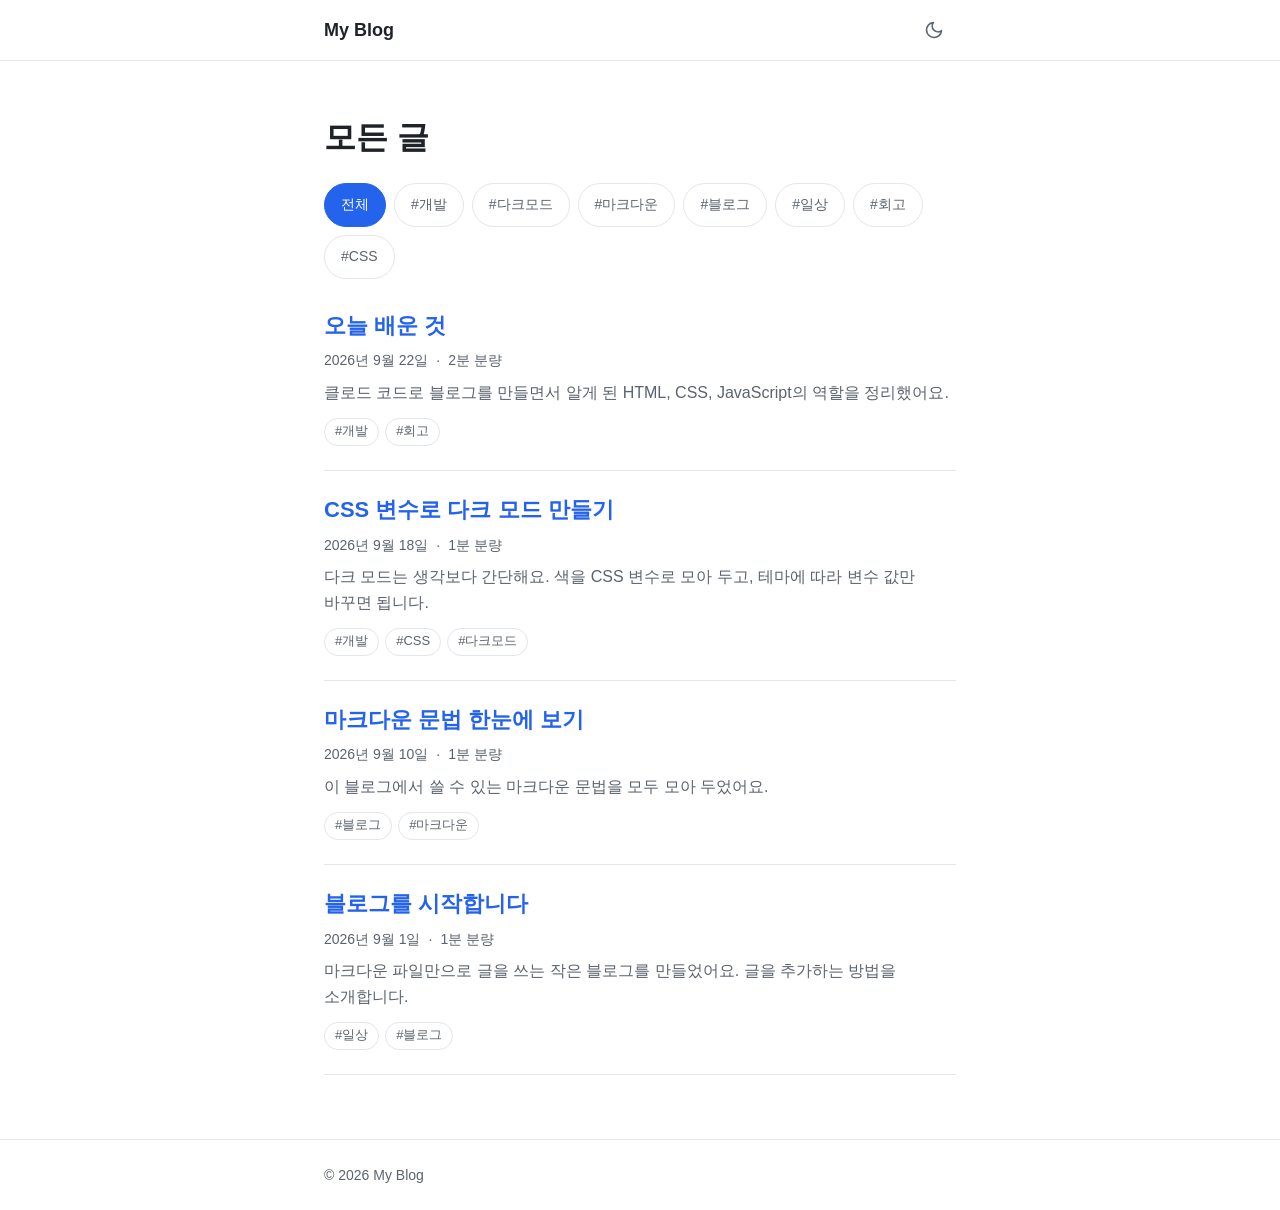
==== index.html @ e64ed09b "블로그 초기 버전 완성" ====
<!-- Created: 2026-09-21 19:33:13 -->
<!DOCTYPE html>
<html lang="ko">
<head>
  <meta charset="UTF-8">
  <meta name="viewport" content="width=device-width, initial-scale=1">
  <title>My Blog</title>
  <meta name="description" content="마크다운으로 쓰는 개인 블로그">
  <script>
    // 스타일 적용 전에 테마를 정해 깜빡임을 막는다
    (function () {
      let theme = null;
      try { theme = localStorage.getItem('theme'); } catch (e) {}
      if (theme !== 'light' && theme !== 'dark') {
        theme = window.matchMedia('(prefers-color-scheme: dark)').matches ? 'dark' : 'light';
      }
      document.documentElement.setAttribute('data-theme', theme);
    })();
  </script>
  <link rel="stylesheet" href="css/style.css">
</head>
<body>
  <header class="site-header">
    <div class="container header-inner">
      <a class="site-title" href="index.html">My Blog</a>
      <button class="theme-toggle" type="button" aria-label="다크 모드로 전환">
        <svg class="icon-sun" viewBox="0 0 24 24" width="20" height="20" aria-hidden="true"><circle cx="12" cy="12" r="4"/><path d="M12 2v2M12 20v2M4.93 4.93l1.41 1.41M17.66 17.66l1.41 1.41M2 12h2M20 12h2M4.93 19.07l1.41-1.41M17.66 6.34l1.41-1.41"/></svg>
        <svg class="icon-moon" viewBox="0 0 24 24" width="20" height="20" aria-hidden="true"><path d="M21 12.79A9 9 0 1 1 11.21 3 7 7 0 0 0 21 12.79z"/></svg>
      </button>
    </div>
  </header>

  <main class="container" id="app">
    <p class="status">불러오는 중…</p>
  </main>

  <footer class="site-footer">
    <div class="container">© 2026 My Blog</div>
  </footer>

  <script type="module" src="js/theme.js"></script>
  <script type="module" src="js/main.js"></script>
</body>
</html>
---- css/style.css ----
/* Created: 2026-09-21 19:33:45 */
/* ===== 테마 변수 ===== */
:root {
  --bg: #ffffff;
  --bg-soft: #f6f7f9;
  --text: #1f2328;
  --text-muted: #5b636e;
  --border: #e3e6ea;
  --accent: #2463eb;
  --accent-soft: #e8effd;
  --title-hover: #d1242f;
  --code-bg: #f3f4f6;
  --code-text: #24292f;

  --tok-keyword: #b3246b;
  --tok-string: #0a7a3e;
  --tok-comment: #6e7781;
  --tok-number: #9a5b00;
  --tok-tag: #1f5fbf;
  --tok-attr: #7a3fc4;

  --font-sans: -apple-system, BlinkMacSystemFont, "Apple SD Gothic Neo", "Pretendard", "Noto Sans KR", "Segoe UI", sans-serif;
  --font-mono: ui-monospace, "SF Mono", Menlo, Consolas, monospace;
  --radius: 8px;
  --transition: 150ms ease;

  color-scheme: light;
}

[data-theme="dark"] {
  --bg: #16181c;
  --bg-soft: #1e2126;
  --text: #e6e8eb;
  --text-muted: #9ba3ae;
  --border: #2e3239;
  --accent: #6ea0ff;
  --accent-soft: #1f2b44;
  --title-hover: #ff7b72;
  --code-bg: #1e2126;
  --code-text: #e6e8eb;

  --tok-keyword: #ff7ab2;
  --tok-string: #7ee2a0;
  --tok-comment: #8b949e;
  --tok-number: #f0b36a;
  --tok-tag: #79b8ff;
  --tok-attr: #c9a2ff;

  color-scheme: dark;
}

/* ===== 기본 ===== */
*,
*::before,
*::after {
  box-sizing: border-box;
}

html {
  -webkit-text-size-adjust: 100%;
}

body {
  margin: 0;
  min-height: 100vh;
  display: flex;
  flex-direction: column;
  background: var(--bg);
  color: var(--text);
  font-family: var(--font-sans);
  font-size: 16px;
  line-height: 1.6;
  word-break: keep-all;
  overflow-wrap: break-word;
  transition: background-color var(--transition), color var(--transition);
}

a {
  color: var(--accent);
  text-decoration: none;
}

a:hover {
  text-decoration: underline;
  text-underline-offset: 3px;
}

:focus-visible {
  outline: 2px solid var(--accent);
  outline-offset: 2px;
  border-radius: 4px;
}

.container {
  width: 100%;
  max-width: 680px;
  margin: 0 auto;
  padding: 0 16px;
}

main.container {
  flex: 1;
  padding-top: 32px;
  padding-bottom: 64px;
}

/* ===== 헤더 / 푸터 ===== */
.site-header {
  border-bottom: 1px solid var(--border);
}

.header-inner {
  display: flex;
  align-items: center;
  justify-content: space-between;
  height: 60px;
}

.site-title {
  font-size: 18px;
  font-weight: 700;
  color: var(--text);
  display: inline-flex;
  align-items: center;
  min-height: 44px;
}

.site-title:hover {
  text-decoration: none;
}

.theme-toggle {
  display: inline-flex;
  align-items: center;
  justify-content: center;
  width: 44px;
  height: 44px;
  padding: 0;
  border: 0;
  border-radius: 50%;
  background: transparent;
  color: var(--text-muted);
  cursor: pointer;
  transition: background-color var(--transition), color var(--transition);
}

.theme-toggle:hover {
  background: var(--bg-soft);
  color: var(--text);
}

.theme-toggle svg {
  fill: none;
  stroke: currentColor;
  stroke-width: 2;
  stroke-linecap: round;
  stroke-linejoin: round;
}

/* 현재 테마의 반대쪽 아이콘을 보여준다 */
.icon-sun { display: none; }
[data-theme="dark"] .icon-sun { display: block; }
[data-theme="dark"] .icon-moon { display: none; }

.site-footer {
  border-top: 1px solid var(--border);
  padding: 24px 0;
  font-size: 14px;
  color: var(--text-muted);
}

.status {
  color: var(--text-muted);
  text-align: center;
  padding: 48px 0;
}

/* ===== 태그 ===== */
.tag-filter {
  display: flex;
  flex-wrap: wrap;
  gap: 8px;
  margin: 0 0 32px;
  padding: 0;
  list-style: none;
}

.tag {
  display: inline-flex;
  align-items: center;
  min-height: 32px;
  padding: 4px 12px;
  border: 1px solid var(--border);
  border-radius: 999px;
  background: transparent;
  color: var(--text-muted);
  font: inherit;
  font-size: 14px;
  cursor: pointer;
  transition: background-color var(--transition), color var(--transition), border-color var(--transition);
}

.tag:hover {
  border-color: var(--accent);
  color: var(--accent);
  text-decoration: none;
}

.tag[aria-pressed="true"] {
  background: var(--accent);
  border-color: var(--accent);
  color: var(--bg);
}

/* 필터 칩은 터치 영역을 44px로 확보 */
.tag-filter .tag {
  min-height: 44px;
  padding: 8px 16px;
}

.tag-list {
  display: flex;
  flex-wrap: wrap;
  gap: 6px;
  margin: 0;
  padding: 0;
  list-style: none;
}

.tag-list .tag {
  min-height: 28px;
  padding: 2px 10px;
  font-size: 13px;
}

/* ===== 글 목록 ===== */
.page-title {
  font-size: 28px;
  line-height: 1.3;
  margin: 0 0 24px;
}

.post-list {
  margin: 0;
  padding: 0;
  list-style: none;
}

.post-card {
  padding: 24px 0;
  border-bottom: 1px solid var(--border);
}

.post-card:first-child {
  padding-top: 0;
}

.post-card h2 {
  margin: 0 0 8px;
  font-size: 20px;
  line-height: 1.4;
}

.post-card h2 a {
  color: var(--accent);
  transition: color var(--transition);
}

.post-card h2 a:hover {
  color: var(--title-hover);
  text-decoration: underline;
  text-underline-offset: 3px;
}

.post-card p {
  margin: 8px 0 12px;
  color: var(--text-muted);
}

.post-meta {
  display: flex;
  flex-wrap: wrap;
  gap: 4px 8px;
  font-size: 14px;
  color: var(--text-muted);
}

.post-meta > * + *::before {
  content: "·";
  margin-right: 8px;
}

/* ===== 글 상세 ===== */
.post-header {
  margin-bottom: 32px;
}

.post-header h1 {
  font-size: 30px;
  line-height: 1.3;
  margin: 0 0 12px;
  letter-spacing: -0.01em;
}

.post-header .tag-list {
  margin-top: 12px;
}

.back-link {
  display: inline-flex;
  align-items: center;
  min-height: 44px;
  margin-top: 48px;
  font-size: 15px;
}

/* ===== 목차 ===== */
.toc {
  margin: 0 0 32px;
  padding: 12px 16px;
  border: 1px solid var(--border);
  border-radius: var(--radius);
  background: var(--bg-soft);
  font-size: 15px;
}

.toc summary {
  min-height: 32px;
  display: flex;
  align-items: center;
  font-weight: 600;
  cursor: pointer;
  list-style: none;
}

.toc summary::-webkit-details-marker {
  display: none;
}

/* flex로 사라진 기본 삼각형 대신 직접 그린다 */
.toc summary::before {
  content: "";
  width: 0;
  height: 0;
  margin-right: 10px;
  border-top: 5px solid transparent;
  border-bottom: 5px solid transparent;
  border-left: 6px solid currentColor;
  transition: transform var(--transition);
}

.toc details[open] > summary::before {
  transform: rotate(90deg);
}

.toc ol {
  margin: 8px 0 4px;
  padding-left: 20px;
}

.toc li {
  margin: 4px 0;
}

.toc .toc-h3 {
  margin-left: 16px;
  list-style-type: circle;
}

.toc a {
  color: var(--text-muted);
}

.toc a:hover {
  color: var(--accent);
}

/* ===== 본문 ===== */
.prose {
  font-size: 17px;
  line-height: 1.75;
}

.prose > :first-child {
  margin-top: 0;
}

.prose h1,
.prose h2,
.prose h3,
.prose h4,
.prose h5,
.prose h6 {
  line-height: 1.35;
  margin: 2em 0 0.6em;
  scroll-margin-top: 16px;
}

.prose h1 { font-size: 1.7em; }
.prose h2 { font-size: 1.4em; padding-bottom: 0.3em; border-bottom: 1px solid var(--border); }
.prose h3 { font-size: 1.2em; }
.prose h4 { font-size: 1.05em; }
.prose h5,
.prose h6 { font-size: 1em; color: var(--text-muted); }

.prose p,
.prose ul,
.prose ol,
.prose blockquote,
.prose pre,
.prose .table-wrap {
  margin: 0 0 1.25em;
}

.prose ul,
.prose ol {
  padding-left: 1.5em;
}

.prose li {
  margin: 0.3em 0;
}

.prose li > ul,
.prose li > ol {
  margin: 0.3em 0 0;
}

.prose a {
  text-decoration: underline;
  text-decoration-color: color-mix(in srgb, var(--accent) 40%, transparent);
  text-underline-offset: 3px;
}

.prose a:hover {
  text-decoration-color: var(--accent);
}

.prose blockquote {
  padding: 0.25em 1em;
  border-left: 4px solid var(--border);
  color: var(--text-muted);
}

.prose blockquote > :last-child {
  margin-bottom: 0;
}

.prose hr {
  border: 0;
  border-top: 1px solid var(--border);
  margin: 2.5em 0;
}

.prose img {
  display: block;
  max-width: 100%;
  height: auto;
  margin: 0 auto;
  border-radius: var(--radius);
}

.prose code {
  font-family: var(--font-mono);
  font-size: 0.88em;
  padding: 0.15em 0.4em;
  border-radius: 4px;
  background: var(--code-bg);
  color: var(--code-text);
  word-break: break-word;
}

.prose pre {
  padding: 16px;
  border: 1px solid var(--border);
  border-radius: var(--radius);
  background: var(--code-bg);
  overflow-x: auto;
  line-height: 1.6;
  -webkit-overflow-scrolling: touch;
}

.prose pre code {
  padding: 0;
  background: none;
  font-size: 14px;
  word-break: normal;
  white-space: pre;
}

.table-wrap {
  overflow-x: auto;
  -webkit-overflow-scrolling: touch;
}

.prose table {
  width: 100%;
  border-collapse: collapse;
  font-size: 15px;
}

.prose th,
.prose td {
  padding: 8px 12px;
  border: 1px solid var(--border);
  text-align: left;
}

.prose th {
  background: var(--bg-soft);
  font-weight: 600;
}

/* ===== 구문 강조 ===== */
.tok-keyword { color: var(--tok-keyword); }
.tok-string { color: var(--tok-string); }
.tok-comment { color: var(--tok-comment); font-style: italic; }
.tok-number { color: var(--tok-number); }
.tok-tag { color: var(--tok-tag); }
.tok-attr { color: var(--tok-attr); }

/* ===== 넓은 화면 ===== */
@media (min-width: 768px) {
  .container {
    padding: 0 24px;
  }

  main.container {
    padding-top: 56px;
  }

  .page-title {
    font-size: 32px;
  }

  .post-header h1 {
    font-size: 38px;
  }

  .post-card h2 {
    font-size: 22px;
  }

  .prose {
    font-size: 18px;
  }
}

@media (prefers-reduced-motion: reduce) {
  *,
  *::before,
  *::after {
    transition: none !important;
    scroll-behavior: auto !important;
  }
}
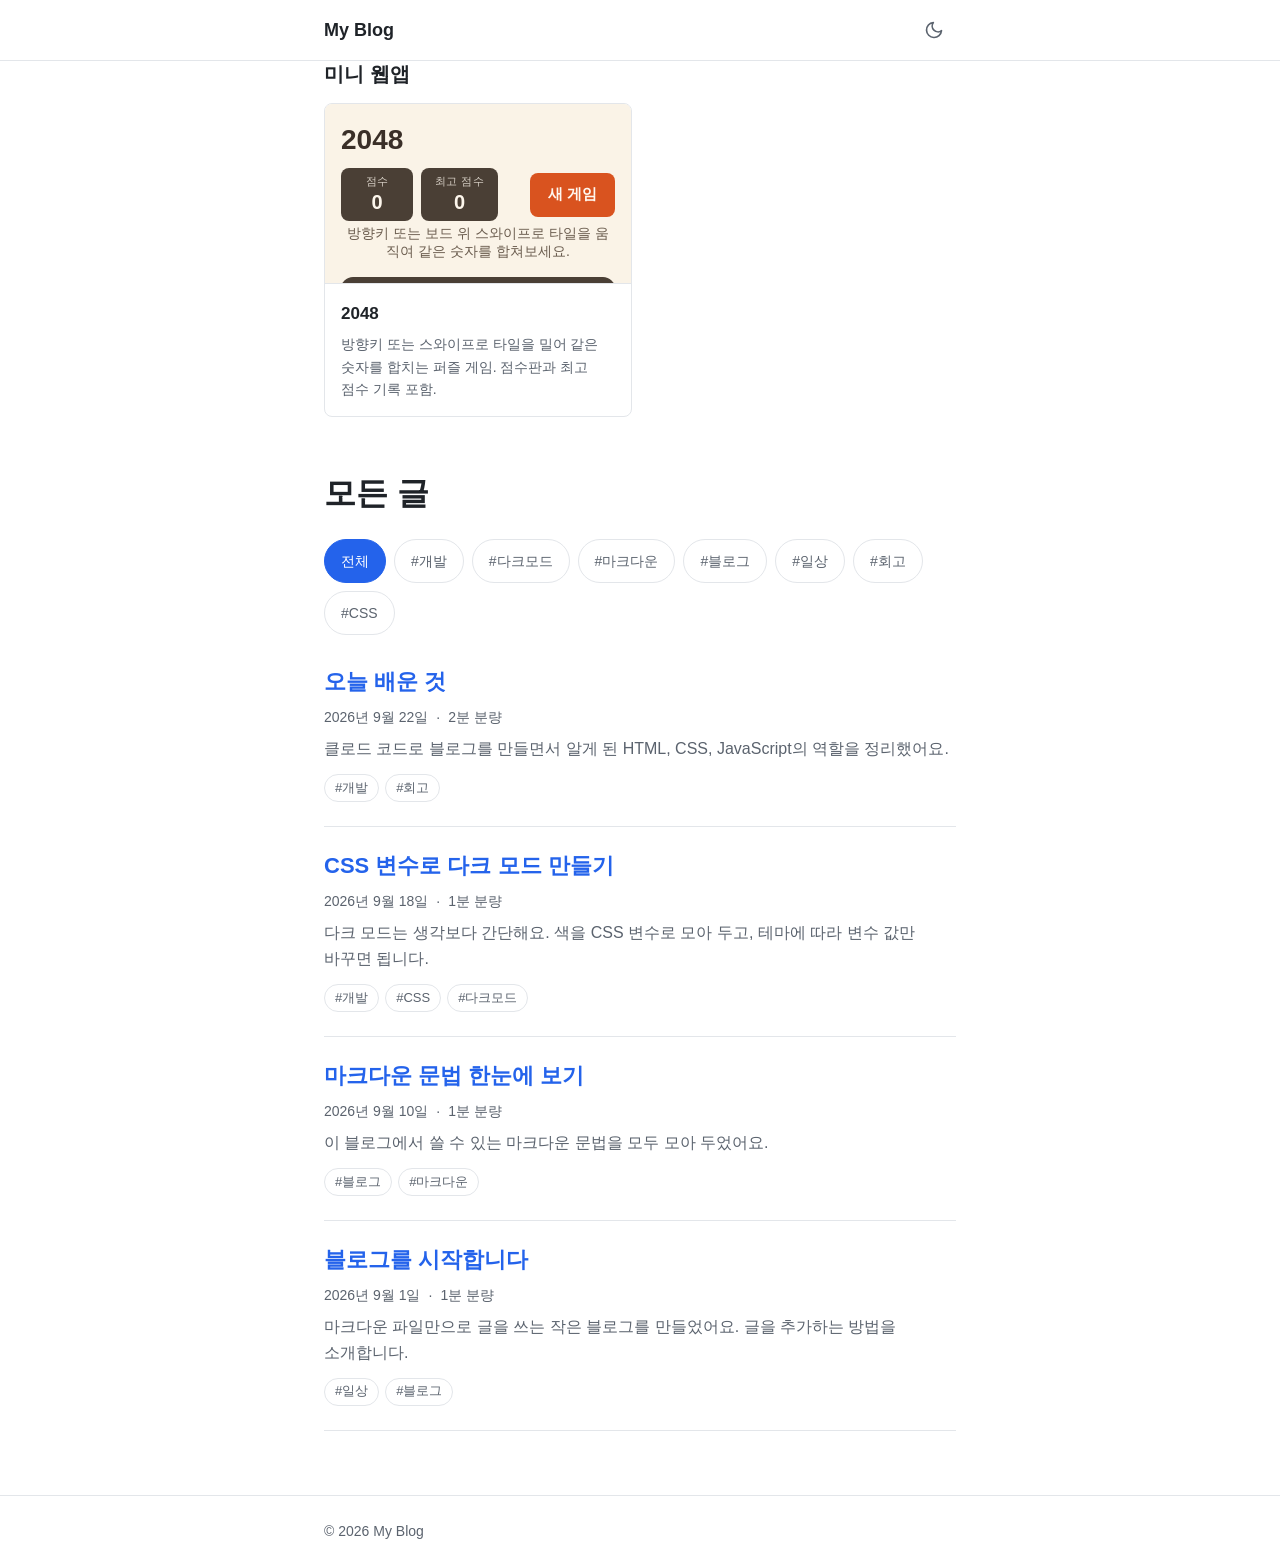
==== commit 03dd73fc: "2048 게임 미니 웹앱 추가 apps/2048/에 방향키·스와이프로 타일을 밀어 합치는 2048 게임을 독립 앱으로 구현하고(순수 HTML/CSS/JS), 블로그 메인 페이지에 " ====
--- a/index.html
+++ b/index.html
@@ -30,6 +30,23 @@
     </div>
   </header>
 
+  <section class="apps-section container">
+    <h2 class="apps-title">미니 웹앱</h2>
+    <ul class="app-list">
+      <li class="app-card">
+        <a class="app-card-link" href="apps/2048/index.html">
+          <div class="app-preview" aria-hidden="true">
+            <iframe src="apps/2048/index.html" title="2048 게임 미리보기" tabindex="-1" loading="lazy"></iframe>
+          </div>
+          <div class="app-card-body">
+            <h3>2048</h3>
+            <p>방향키 또는 스와이프로 타일을 밀어 같은 숫자를 합치는 퍼즐 게임. 점수판과 최고 점수 기록 포함.</p>
+          </div>
+        </a>
+      </li>
+    </ul>
+  </section>
+
   <main class="container" id="app">
     <p class="status">불러오는 중…</p>
   </main>
--- a/css/style.css
+++ b/css/style.css
@@ -233,6 +233,74 @@
   font-size: 13px;
 }
 
+/* ===== 미니 웹앱 ===== */
+.apps-section {
+  padding-top: 32px;
+}
+
+.apps-title {
+  font-size: 20px;
+  line-height: 1.3;
+  margin: 0 0 16px;
+}
+
+.app-list {
+  margin: 0;
+  padding: 0;
+  list-style: none;
+  display: grid;
+  gap: 16px;
+}
+
+.app-card {
+  border: 1px solid var(--border);
+  border-radius: var(--radius);
+  overflow: hidden;
+  transition: border-color var(--transition);
+}
+
+.app-card:hover {
+  border-color: var(--accent);
+}
+
+.app-card-link {
+  display: block;
+  color: var(--text);
+}
+
+.app-card-link:hover {
+  text-decoration: none;
+}
+
+.app-preview {
+  height: 180px;
+  overflow: hidden;
+  background: var(--bg-soft);
+  border-bottom: 1px solid var(--border);
+  pointer-events: none;
+}
+
+.app-preview iframe {
+  width: 100%;
+  height: 420px;
+  border: 0;
+}
+
+.app-card-body {
+  padding: 16px;
+}
+
+.app-card-body h3 {
+  margin: 0 0 6px;
+  font-size: 17px;
+}
+
+.app-card-body p {
+  margin: 0;
+  color: var(--text-muted);
+  font-size: 14px;
+}
+
 /* ===== 글 목록 ===== */
 .page-title {
   font-size: 28px;
@@ -544,6 +612,10 @@
   .prose {
     font-size: 18px;
   }
+
+  .app-list {
+    grid-template-columns: repeat(2, 1fr);
+  }
 }
 
 @media (prefers-reduced-motion: reduce) {
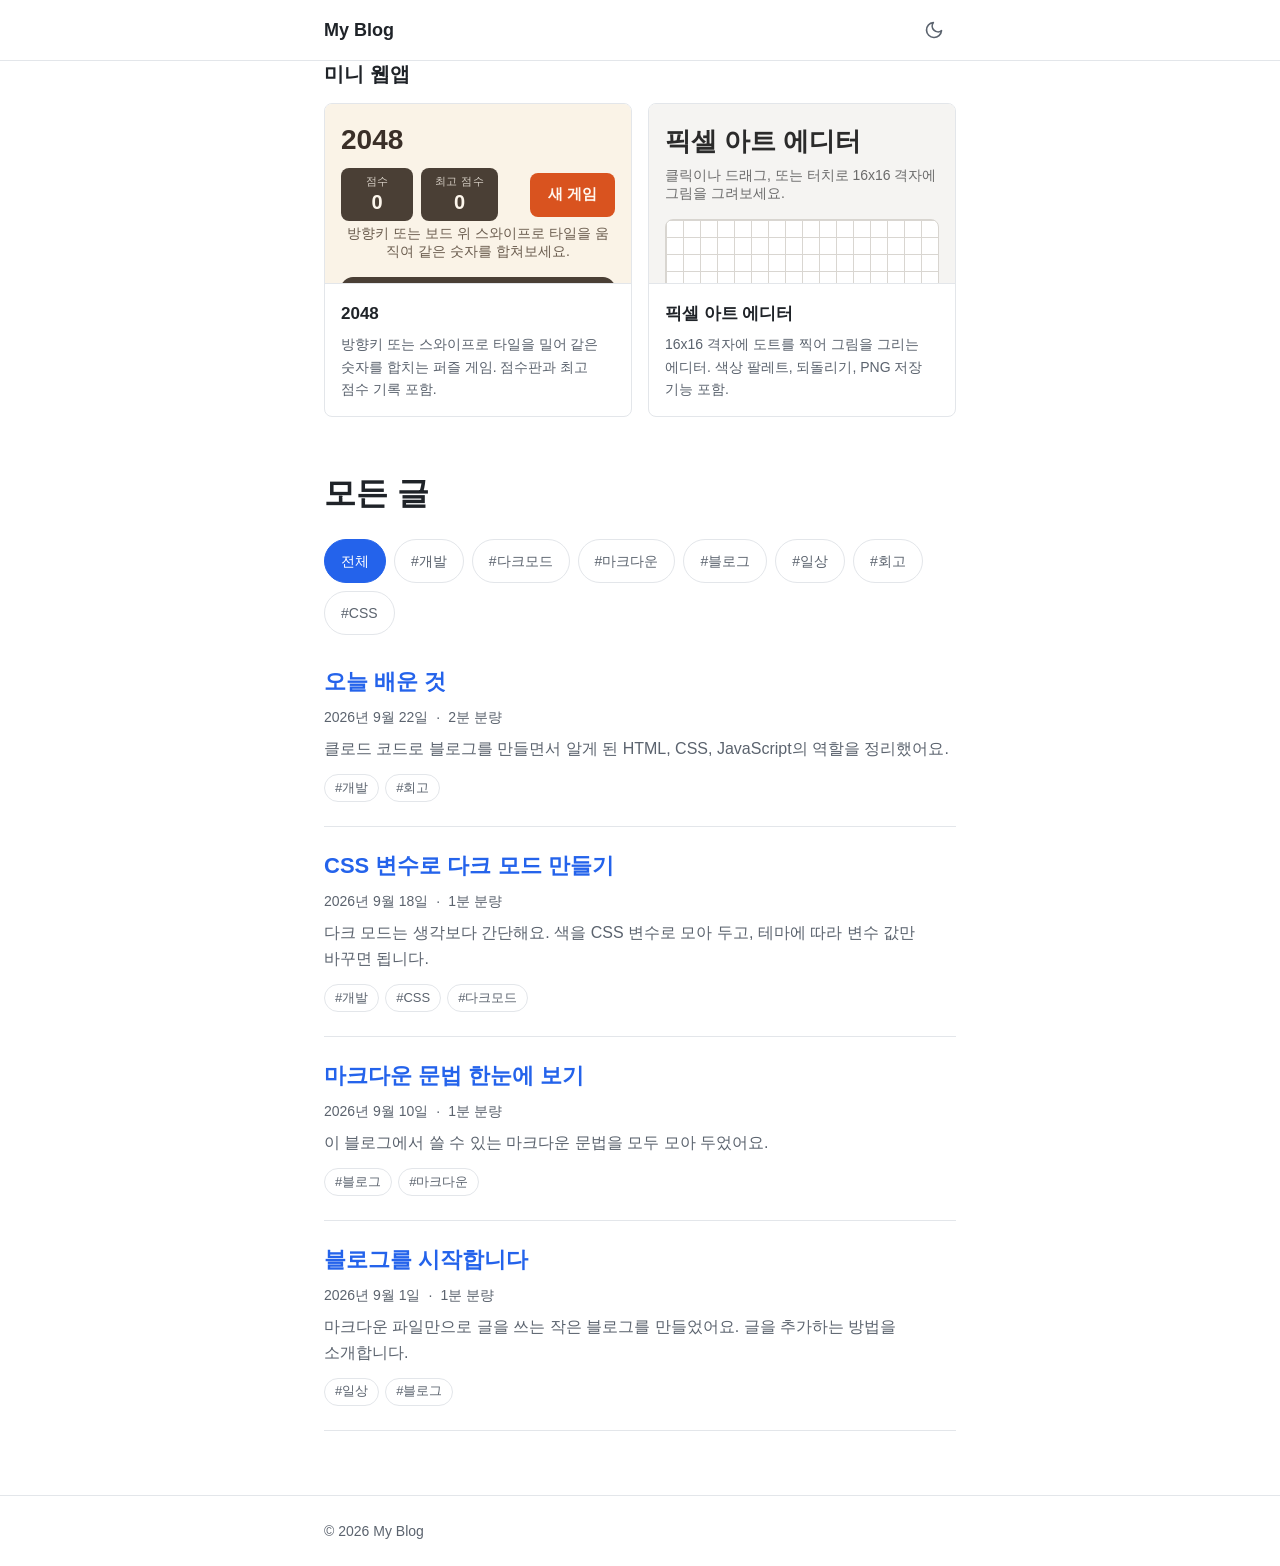
==== commit 6364e256: "픽셀 아트 에디터 미니 웹앱 추가 apps/pixel-art/에 16x16 격자에 마우스·터치 드래그로 도트를 찍어 그리는 에디터를 독립 앱으로 구현하고(순수 HTML/CSS/JS" ====
--- a/index.html
+++ b/index.html
@@ -44,6 +44,17 @@
           </div>
         </a>
       </li>
+      <li class="app-card">
+        <a class="app-card-link" href="apps/pixel-art/index.html">
+          <div class="app-preview" aria-hidden="true">
+            <iframe src="apps/pixel-art/index.html" title="픽셀 아트 에디터 미리보기" tabindex="-1" loading="lazy"></iframe>
+          </div>
+          <div class="app-card-body">
+            <h3>픽셀 아트 에디터</h3>
+            <p>16x16 격자에 도트를 찍어 그림을 그리는 에디터. 색상 팔레트, 되돌리기, PNG 저장 기능 포함.</p>
+          </div>
+        </a>
+      </li>
     </ul>
   </section>
 
